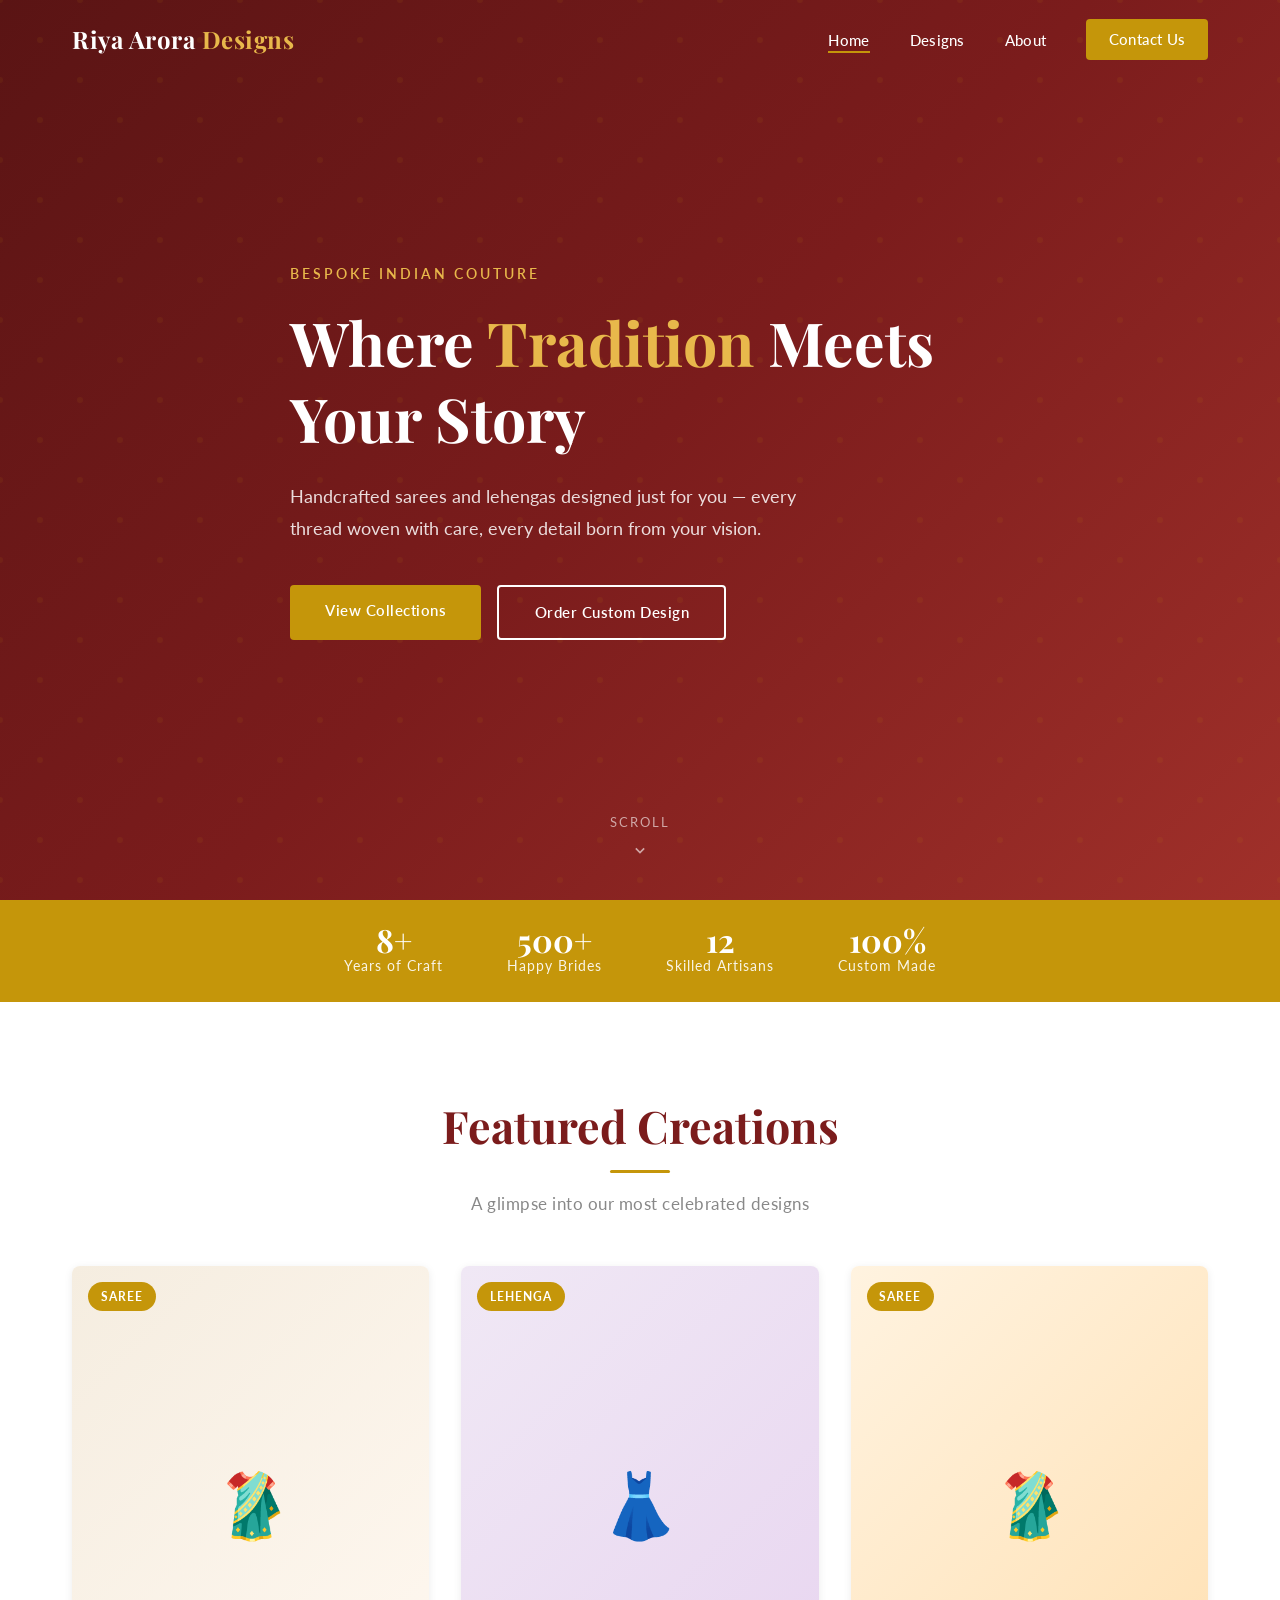
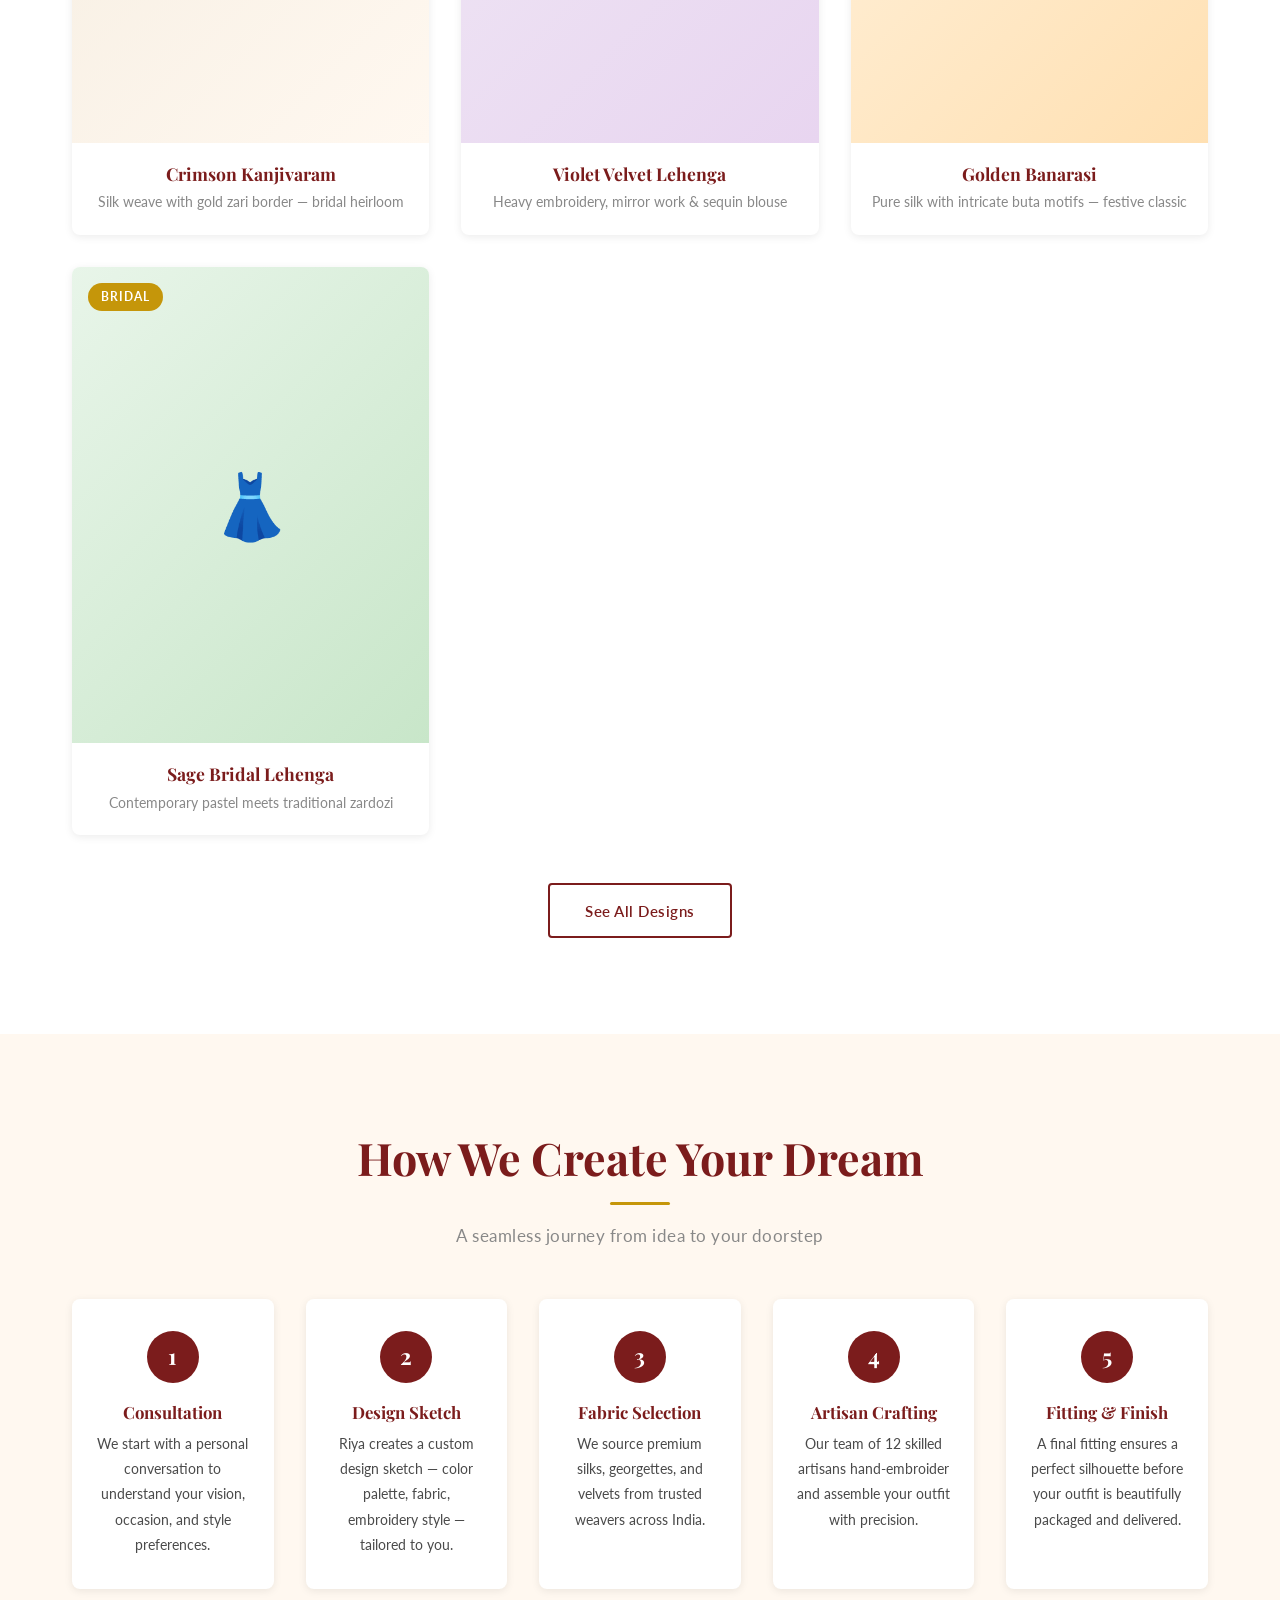
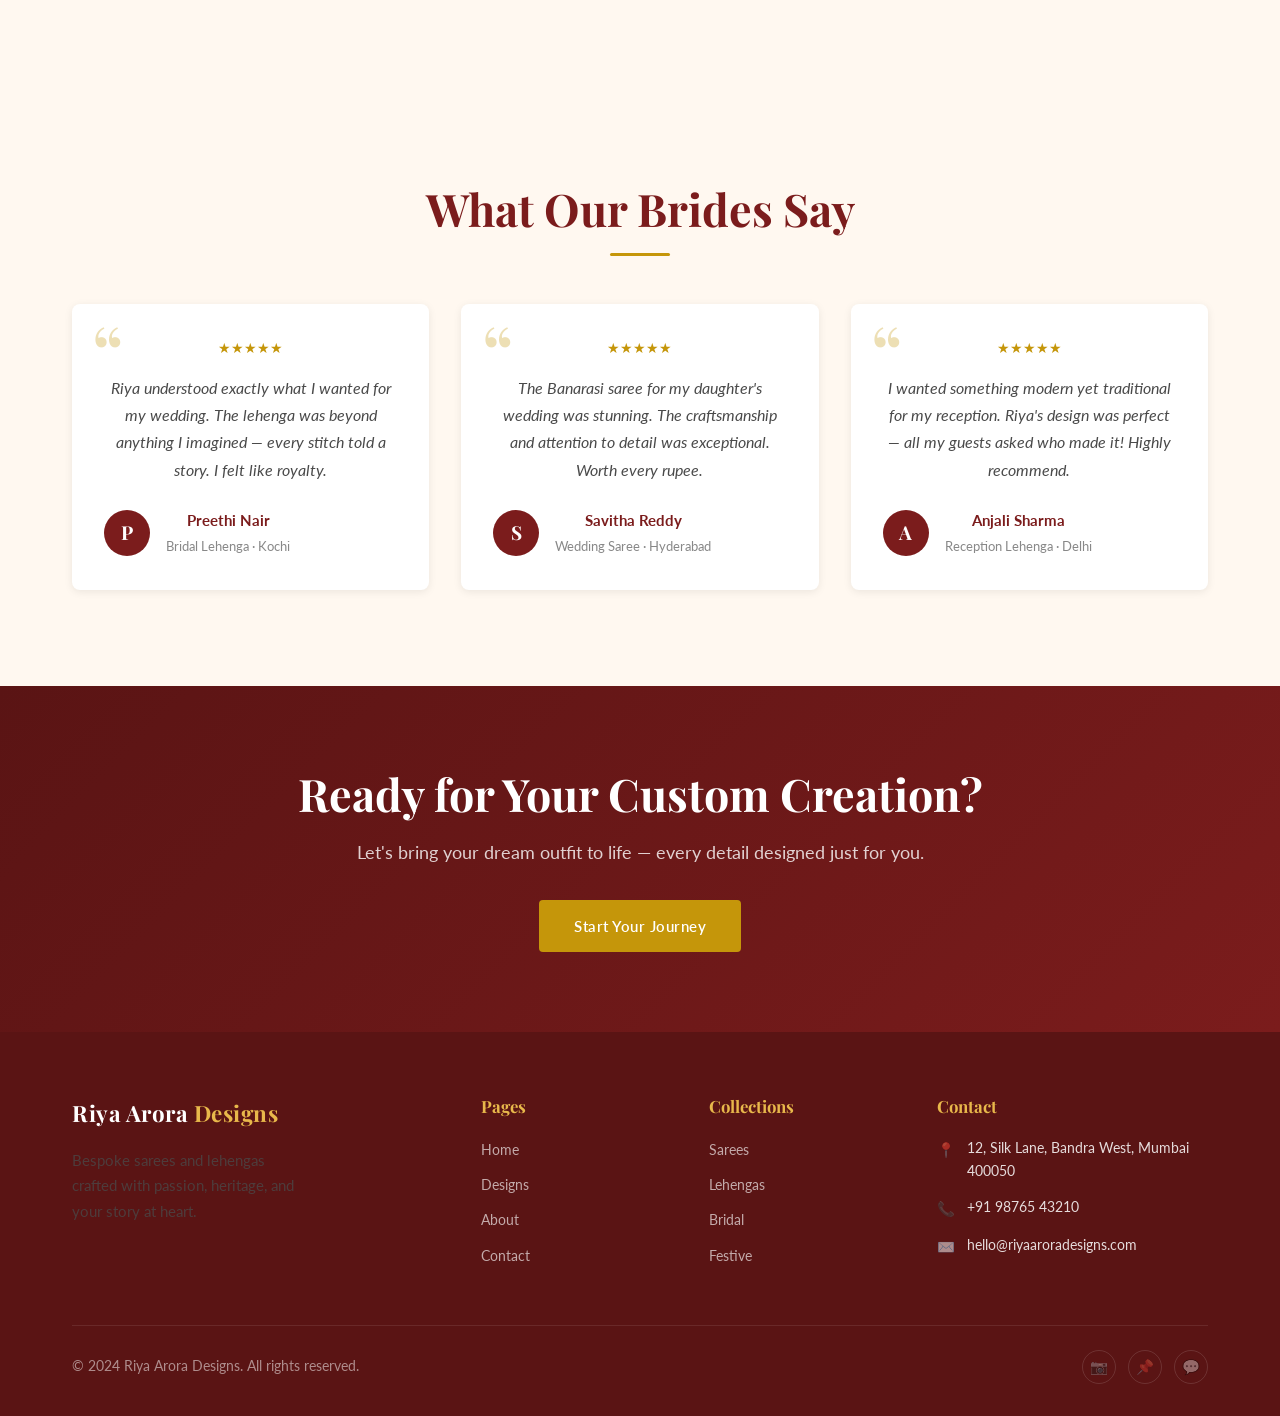
==== index.html @ 42b28cd4 "Initial commit: Riya Arora Designs portfolio website 4-page static site for a bespoke saree & leheng" ====
<!DOCTYPE html>
<html lang="en">
<head>
  <meta charset="UTF-8" />
  <meta name="viewport" content="width=device-width, initial-scale=1.0" />
  <title>Riya Arora Designs — Bespoke Sarees & Lehengas</title>
  <meta name="description" content="Handcrafted bespoke sarees and lehengas by designer Riya Arora. Custom designs made with love for every occasion." />
  <link rel="preconnect" href="https://fonts.googleapis.com" />
  <link rel="preconnect" href="https://fonts.gstatic.com" crossorigin />
  <link href="https://fonts.googleapis.com/css2?family=Playfair+Display:ital,wght@0,400;0,600;0,700;1,400&family=Lato:wght@300;400;600;700&display=swap" rel="stylesheet" />
  <link rel="stylesheet" href="css/style.css" />
</head>
<body>

  <!-- NAVBAR -->
  <nav class="navbar" role="navigation" aria-label="Main navigation">
    <div class="container nav-inner">
      <a href="index.html" class="nav-logo">Riya Arora <span>Designs</span></a>
      <ul class="nav-links" role="list">
        <li><a href="index.html">Home</a></li>
        <li><a href="designs.html">Designs</a></li>
        <li><a href="about.html">About</a></li>
        <li><a href="contact.html" class="btn btn-primary">Contact Us</a></li>
      </ul>
      <button class="nav-hamburger" aria-label="Toggle menu" aria-expanded="false">
        <span></span><span></span><span></span>
      </button>
    </div>
  </nav>

  <!-- HERO -->
  <section class="hero">
    <div class="hero-pattern"></div>
    <div class="container">
      <div class="hero-content">
        <span class="hero-eyebrow">Bespoke Indian Couture</span>
        <h1>Where <em>Tradition</em> Meets Your Story</h1>
        <p>Handcrafted sarees and lehengas designed just for you — every thread woven with care, every detail born from your vision.</p>
        <div class="hero-btns">
          <a href="designs.html" class="btn btn-primary">View Collections</a>
          <a href="contact.html" class="btn btn-outline">Order Custom Design</a>
        </div>
      </div>
    </div>
    <div class="hero-scroll" onclick="document.getElementById('featured').scrollIntoView({behavior:'smooth'})">
      <span>Scroll</span>
      <svg viewBox="0 0 24 24" fill="none" stroke="currentColor" stroke-width="2"><path d="M7 10l5 5 5-5"/></svg>
    </div>
  </section>

  <!-- STATS STRIP -->
  <div class="intro-strip">
    <div class="intro-strip-inner">
      <div class="intro-stat"><strong>8+</strong><span>Years of Craft</span></div>
      <div class="intro-stat"><strong>500+</strong><span>Happy Brides</span></div>
      <div class="intro-stat"><strong>12</strong><span>Skilled Artisans</span></div>
      <div class="intro-stat"><strong>100%</strong><span>Custom Made</span></div>
    </div>
  </div>

  <!-- FEATURED DESIGNS -->
  <section class="section-pad" id="featured">
    <div class="container text-center">
      <h2 class="section-title">Featured Creations</h2>
      <div class="divider"></div>
      <p class="section-subtitle" style="margin-top:1rem;">A glimpse into our most celebrated designs</p>
      <div class="designs-grid">

        <div class="design-card">
          <div class="design-card-img">
            <div class="placeholder-img">🥻</div>
            <span class="design-card-tag">Saree</span>
            <div class="design-card-overlay"><a href="designs.html">View More</a></div>
          </div>
          <div class="design-card-body">
            <h3>Crimson Kanjivaram</h3>
            <p>Silk weave with gold zari border — bridal heirloom</p>
          </div>
        </div>

        <div class="design-card">
          <div class="design-card-img">
            <div class="placeholder-img" style="background:linear-gradient(135deg,#f0e8f5,#e8d5f0);">👗</div>
            <span class="design-card-tag">Lehenga</span>
            <div class="design-card-overlay"><a href="designs.html">View More</a></div>
          </div>
          <div class="design-card-body">
            <h3>Violet Velvet Lehenga</h3>
            <p>Heavy embroidery, mirror work & sequin blouse</p>
          </div>
        </div>

        <div class="design-card">
          <div class="design-card-img">
            <div class="placeholder-img" style="background:linear-gradient(135deg,#fff3e0,#ffe0b2);">🥻</div>
            <span class="design-card-tag">Saree</span>
            <div class="design-card-overlay"><a href="designs.html">View More</a></div>
          </div>
          <div class="design-card-body">
            <h3>Golden Banarasi</h3>
            <p>Pure silk with intricate buta motifs — festive classic</p>
          </div>
        </div>

        <div class="design-card">
          <div class="design-card-img">
            <div class="placeholder-img" style="background:linear-gradient(135deg,#e8f5e9,#c8e6c9);">👗</div>
            <span class="design-card-tag">Bridal</span>
            <div class="design-card-overlay"><a href="designs.html">View More</a></div>
          </div>
          <div class="design-card-body">
            <h3>Sage Bridal Lehenga</h3>
            <p>Contemporary pastel meets traditional zardozi</p>
          </div>
        </div>

      </div>
      <div style="margin-top:3rem;">
        <a href="designs.html" class="btn btn-outline-dark">See All Designs</a>
      </div>
    </div>
  </section>

  <!-- HOW IT WORKS -->
  <section class="section-pad bg-cream">
    <div class="container text-center">
      <h2 class="section-title">How We Create Your Dream</h2>
      <div class="divider"></div>
      <p class="section-subtitle" style="margin-top:1rem;">A seamless journey from idea to your doorstep</p>
      <div class="process-steps">
        <div class="process-step">
          <div class="step-num">1</div>
          <h3>Consultation</h3>
          <p>We start with a personal conversation to understand your vision, occasion, and style preferences.</p>
        </div>
        <div class="process-step">
          <div class="step-num">2</div>
          <h3>Design Sketch</h3>
          <p>Riya creates a custom design sketch — color palette, fabric, embroidery style — tailored to you.</p>
        </div>
        <div class="process-step">
          <div class="step-num">3</div>
          <h3>Fabric Selection</h3>
          <p>We source premium silks, georgettes, and velvets from trusted weavers across India.</p>
        </div>
        <div class="process-step">
          <div class="step-num">4</div>
          <h3>Artisan Crafting</h3>
          <p>Our team of 12 skilled artisans hand-embroider and assemble your outfit with precision.</p>
        </div>
        <div class="process-step">
          <div class="step-num">5</div>
          <h3>Fitting & Finish</h3>
          <p>A final fitting ensures a perfect silhouette before your outfit is beautifully packaged and delivered.</p>
        </div>
      </div>
    </div>
  </section>

  <!-- TESTIMONIALS -->
  <section class="section-pad testimonials">
    <div class="container text-center">
      <h2 class="section-title">What Our Brides Say</h2>
      <div class="divider"></div>
      <div class="testimonials-grid">
        <div class="testimonial-card">
          <div class="stars">★★★★★</div>
          <p class="testimonial-text">Riya understood exactly what I wanted for my wedding. The lehenga was beyond anything I imagined — every stitch told a story. I felt like royalty.</p>
          <div class="testimonial-author">
            <div class="testimonial-avatar">P</div>
            <div class="testimonial-author-info">
              <strong>Preethi Nair</strong>
              <span>Bridal Lehenga · Kochi</span>
            </div>
          </div>
        </div>
        <div class="testimonial-card">
          <div class="stars">★★★★★</div>
          <p class="testimonial-text">The Banarasi saree for my daughter's wedding was stunning. The craftsmanship and attention to detail was exceptional. Worth every rupee.</p>
          <div class="testimonial-author">
            <div class="testimonial-avatar">S</div>
            <div class="testimonial-author-info">
              <strong>Savitha Reddy</strong>
              <span>Wedding Saree · Hyderabad</span>
            </div>
          </div>
        </div>
        <div class="testimonial-card">
          <div class="stars">★★★★★</div>
          <p class="testimonial-text">I wanted something modern yet traditional for my reception. Riya's design was perfect — all my guests asked who made it! Highly recommend.</p>
          <div class="testimonial-author">
            <div class="testimonial-avatar">A</div>
            <div class="testimonial-author-info">
              <strong>Anjali Sharma</strong>
              <span>Reception Lehenga · Delhi</span>
            </div>
          </div>
        </div>
      </div>
    </div>
  </section>

  <!-- CTA BAND -->
  <section class="cta-band">
    <div class="container">
      <h2>Ready for Your Custom Creation?</h2>
      <p>Let's bring your dream outfit to life — every detail designed just for you.</p>
      <a href="contact.html" class="btn btn-primary">Start Your Journey</a>
    </div>
  </section>

  <!-- FOOTER -->
  <footer>
    <div class="container">
      <div class="footer-grid">
        <div class="footer-brand">
          <a href="index.html" class="nav-logo">Riya Arora <span>Designs</span></a>
          <p>Bespoke sarees and lehengas crafted with passion, heritage, and your story at heart.</p>
        </div>
        <div>
          <h4>Pages</h4>
          <ul class="footer-links">
            <li><a href="index.html">Home</a></li>
            <li><a href="designs.html">Designs</a></li>
            <li><a href="about.html">About</a></li>
            <li><a href="contact.html">Contact</a></li>
          </ul>
        </div>
        <div>
          <h4>Collections</h4>
          <ul class="footer-links">
            <li><a href="designs.html?filter=saree">Sarees</a></li>
            <li><a href="designs.html?filter=lehenga">Lehengas</a></li>
            <li><a href="designs.html?filter=bridal">Bridal</a></li>
            <li><a href="designs.html?filter=festive">Festive</a></li>
          </ul>
        </div>
        <div>
          <h4>Contact</h4>
          <div class="footer-contact-item"><span>📍</span><span>12, Silk Lane, Bandra West, Mumbai 400050</span></div>
          <div class="footer-contact-item"><span>📞</span><span>+91 98765 43210</span></div>
          <div class="footer-contact-item"><span>✉️</span><span>hello@riyaaroradesigns.com</span></div>
        </div>
      </div>
      <div class="footer-bottom">
        <span>© 2024 Riya Arora Designs. All rights reserved.</span>
        <div class="footer-social">
          <a href="#" aria-label="Instagram">📷</a>
          <a href="#" aria-label="Pinterest">📌</a>
          <a href="#" aria-label="WhatsApp">💬</a>
        </div>
      </div>
    </div>
  </footer>

  <script src="js/main.js"></script>
</body>
</html>
---- css/style.css ----
/* ===== ROOT VARIABLES ===== */
:root {
  --maroon: #7B1C1C;
  --maroon-dark: #5a1414;
  --gold: #C5960A;
  --gold-light: #e8b84b;
  --cream: #FFF8F0;
  --cream-dark: #f5ede0;
  --text-dark: #1a1a1a;
  --text-mid: #4a4a4a;
  --text-light: #888;
  --white: #ffffff;
  --font-display: 'Playfair Display', Georgia, serif;
  --font-body: 'Lato', Arial, sans-serif;
  --shadow-sm: 0 2px 8px rgba(0,0,0,0.08);
  --shadow-md: 0 6px 24px rgba(0,0,0,0.12);
  --shadow-lg: 0 16px 48px rgba(0,0,0,0.18);
  --radius: 4px;
  --transition: all 0.3s ease;
}

/* ===== RESET & BASE ===== */
*, *::before, *::after { box-sizing: border-box; margin: 0; padding: 0; }
html { scroll-behavior: smooth; font-size: 16px; }
body {
  font-family: var(--font-body);
  color: var(--text-dark);
  background: var(--white);
  line-height: 1.6;
}
img { max-width: 100%; display: block; }
a { text-decoration: none; color: inherit; }
ul { list-style: none; }
button, input, textarea, select {
  font-family: inherit;
  font-size: inherit;
  border: none;
  outline: none;
}

/* ===== TYPOGRAPHY ===== */
h1, h2, h3, h4 { font-family: var(--font-display); line-height: 1.25; }
h1 { font-size: clamp(2.2rem, 5vw, 3.8rem); }
h2 { font-size: clamp(1.8rem, 3.5vw, 2.8rem); }
h3 { font-size: clamp(1.2rem, 2.5vw, 1.6rem); }
p { font-size: 1rem; line-height: 1.75; color: var(--text-mid); }

/* ===== UTILITIES ===== */
.container { max-width: 1200px; margin: 0 auto; padding: 0 2rem; }
.section-pad { padding: 6rem 0; }
.section-pad-sm { padding: 4rem 0; }
.text-center { text-align: center; }
.text-gold { color: var(--gold); }
.text-maroon { color: var(--maroon); }
.bg-cream { background: var(--cream); }
.bg-maroon { background: var(--maroon); color: var(--white); }

.section-title {
  font-family: var(--font-display);
  color: var(--maroon);
  margin-bottom: 0.5rem;
}
.section-subtitle {
  color: var(--text-light);
  font-size: 1.05rem;
  margin-bottom: 3rem;
  letter-spacing: 0.5px;
}
.divider {
  width: 60px;
  height: 3px;
  background: var(--gold);
  margin: 1rem auto 0;
  border-radius: 2px;
}
.divider-left { margin-left: 0; }

/* ===== BUTTONS ===== */
.btn {
  display: inline-block;
  padding: 0.85rem 2.2rem;
  border-radius: var(--radius);
  font-weight: 600;
  letter-spacing: 0.5px;
  cursor: pointer;
  transition: var(--transition);
  font-size: 0.95rem;
}
.btn-primary {
  background: var(--gold);
  color: var(--white);
}
.btn-primary:hover { background: var(--gold-light); transform: translateY(-2px); box-shadow: var(--shadow-md); }
.btn-outline {
  border: 2px solid var(--white);
  color: var(--white);
  background: transparent;
}
.btn-outline:hover { background: var(--white); color: var(--maroon); }
.btn-outline-dark {
  border: 2px solid var(--maroon);
  color: var(--maroon);
  background: transparent;
}
.btn-outline-dark:hover { background: var(--maroon); color: var(--white); }

/* ===== NAVIGATION ===== */
.navbar {
  position: fixed;
  top: 0; left: 0; right: 0;
  z-index: 1000;
  background: transparent;
  transition: var(--transition);
  padding: 1.2rem 0;
}
.navbar.scrolled {
  background: rgba(255,255,255,0.97);
  backdrop-filter: blur(10px);
  box-shadow: var(--shadow-sm);
  padding: 0.8rem 0;
}
.navbar.scrolled .nav-logo,
.navbar.scrolled .nav-links a { color: var(--maroon); }
.navbar.scrolled .nav-logo span { color: var(--gold); }
.nav-inner {
  display: flex;
  align-items: center;
  justify-content: space-between;
}
.nav-logo {
  font-family: var(--font-display);
  font-size: 1.5rem;
  font-weight: 700;
  color: var(--white);
  letter-spacing: 0.5px;
}
.nav-logo span { color: var(--gold-light); }
.nav-links {
  display: flex;
  gap: 2.5rem;
  align-items: center;
}
.nav-links a {
  color: var(--white);
  font-weight: 500;
  font-size: 0.95rem;
  letter-spacing: 0.3px;
  position: relative;
  transition: var(--transition);
}
.nav-links a::after {
  content: '';
  position: absolute;
  bottom: -4px; left: 0;
  width: 0; height: 2px;
  background: var(--gold);
  transition: var(--transition);
}
.nav-links a:hover::after,
.nav-links a.active::after { width: 100%; }
.nav-links a.btn-primary { padding: 0.5rem 1.4rem; color: var(--white); }
.nav-links a.btn-primary::after { display: none; }
.nav-hamburger {
  display: none;
  flex-direction: column;
  gap: 5px;
  cursor: pointer;
  background: none;
  padding: 4px;
}
.nav-hamburger span {
  width: 26px; height: 2px;
  background: var(--white);
  border-radius: 2px;
  transition: var(--transition);
  display: block;
}
.navbar.scrolled .nav-hamburger span { background: var(--maroon); }

/* ===== HERO ===== */
.hero {
  position: relative;
  min-height: 100vh;
  display: flex;
  align-items: center;
  background: linear-gradient(135deg, var(--maroon-dark) 0%, var(--maroon) 50%, #a0302a 100%);
  overflow: hidden;
}
.hero-pattern {
  position: absolute;
  inset: 0;
  opacity: 0.08;
  background-image: url("data:image/svg+xml,%3Csvg width='80' height='80' viewBox='0 0 80 80' xmlns='http://www.w3.org/2000/svg'%3E%3Cg fill='%23C5960A' fill-rule='evenodd'%3E%3Ccircle cx='40' cy='40' r='3'/%3E%3Ccircle cx='0' cy='0' r='3'/%3E%3Ccircle cx='80' cy='0' r='3'/%3E%3Ccircle cx='0' cy='80' r='3'/%3E%3Ccircle cx='80' cy='80' r='3'/%3E%3C/g%3E%3C/svg%3E");
}
.hero-content {
  position: relative;
  z-index: 2;
  max-width: 700px;
}
.hero-eyebrow {
  display: inline-block;
  color: var(--gold-light);
  font-size: 0.9rem;
  letter-spacing: 3px;
  text-transform: uppercase;
  margin-bottom: 1.2rem;
  font-weight: 600;
}
.hero h1 {
  color: var(--white);
  margin-bottom: 1.5rem;
  font-weight: 700;
}
.hero h1 em {
  font-style: normal;
  color: var(--gold-light);
}
.hero p {
  color: rgba(255,255,255,0.85);
  font-size: 1.15rem;
  margin-bottom: 2.5rem;
  max-width: 540px;
}
.hero-btns { display: flex; gap: 1rem; flex-wrap: wrap; }
.hero-scroll {
  position: absolute;
  bottom: 2.5rem; left: 50%;
  transform: translateX(-50%);
  display: flex; flex-direction: column; align-items: center; gap: 8px;
  color: rgba(255,255,255,0.6);
  font-size: 0.8rem;
  letter-spacing: 2px;
  text-transform: uppercase;
  cursor: pointer;
  animation: bounce 2s infinite;
}
.hero-scroll svg { width: 20px; height: 20px; }
@keyframes bounce {
  0%, 100% { transform: translateX(-50%) translateY(0); }
  50% { transform: translateX(-50%) translateY(8px); }
}

/* ===== INTRO STRIP ===== */
.intro-strip {
  background: var(--gold);
  padding: 1.5rem 0;
  overflow: hidden;
}
.intro-strip-inner {
  display: flex;
  gap: 4rem;
  justify-content: center;
  flex-wrap: wrap;
}
.intro-stat {
  display: flex;
  flex-direction: column;
  align-items: center;
  color: var(--white);
}
.intro-stat strong {
  font-family: var(--font-display);
  font-size: 2rem;
  line-height: 1;
}
.intro-stat span { font-size: 0.85rem; letter-spacing: 1px; opacity: 0.9; }

/* ===== FEATURED DESIGNS ===== */
.designs-grid {
  display: grid;
  grid-template-columns: repeat(auto-fill, minmax(280px, 1fr));
  gap: 2rem;
  margin-top: 3rem;
}
.design-card {
  border-radius: 8px;
  overflow: hidden;
  box-shadow: var(--shadow-sm);
  transition: var(--transition);
  background: var(--white);
}
.design-card:hover { transform: translateY(-6px); box-shadow: var(--shadow-lg); }
.design-card-img {
  position: relative;
  overflow: hidden;
  aspect-ratio: 3/4;
  background: var(--cream-dark);
}
.design-card-img .placeholder-img {
  width: 100%; height: 100%;
  display: flex; align-items: center; justify-content: center;
  font-size: 4rem;
  background: linear-gradient(135deg, var(--cream-dark), var(--cream));
}
.design-card-overlay {
  position: absolute;
  inset: 0;
  background: rgba(123, 28, 28, 0.75);
  display: flex; align-items: center; justify-content: center;
  opacity: 0;
  transition: var(--transition);
}
.design-card:hover .design-card-overlay { opacity: 1; }
.design-card-overlay a {
  color: var(--white);
  border: 2px solid var(--white);
  padding: 0.6rem 1.5rem;
  border-radius: var(--radius);
  font-weight: 600;
  font-size: 0.9rem;
  transition: var(--transition);
}
.design-card-overlay a:hover { background: var(--white); color: var(--maroon); }
.design-card-tag {
  position: absolute;
  top: 1rem; left: 1rem;
  background: var(--gold);
  color: var(--white);
  font-size: 0.75rem;
  font-weight: 700;
  letter-spacing: 1px;
  text-transform: uppercase;
  padding: 0.3rem 0.8rem;
  border-radius: 20px;
}
.design-card-body { padding: 1.25rem; }
.design-card-body h3 { font-size: 1.1rem; margin-bottom: 0.3rem; color: var(--maroon); }
.design-card-body p { font-size: 0.9rem; color: var(--text-light); }

/* ===== PROCESS ===== */
.process-steps {
  display: grid;
  grid-template-columns: repeat(auto-fill, minmax(200px, 1fr));
  gap: 2rem;
  margin-top: 3rem;
  position: relative;
}
.process-step {
  text-align: center;
  padding: 2rem 1.5rem;
  border-radius: 8px;
  background: var(--white);
  box-shadow: var(--shadow-sm);
  transition: var(--transition);
}
.process-step:hover { box-shadow: var(--shadow-md); transform: translateY(-4px); }
.step-num {
  width: 52px; height: 52px;
  background: var(--maroon);
  color: var(--white);
  border-radius: 50%;
  display: flex; align-items: center; justify-content: center;
  font-family: var(--font-display);
  font-size: 1.4rem;
  font-weight: 700;
  margin: 0 auto 1.2rem;
}
.process-step h3 { font-size: 1.05rem; margin-bottom: 0.5rem; color: var(--maroon); }
.process-step p { font-size: 0.9rem; }

/* ===== TESTIMONIALS ===== */
.testimonials { background: var(--cream); }
.testimonials-grid {
  display: grid;
  grid-template-columns: repeat(auto-fill, minmax(300px, 1fr));
  gap: 2rem;
  margin-top: 3rem;
}
.testimonial-card {
  background: var(--white);
  border-radius: 8px;
  padding: 2rem;
  box-shadow: var(--shadow-sm);
  position: relative;
}
.testimonial-card::before {
  content: '\201C';
  font-family: var(--font-display);
  font-size: 5rem;
  color: var(--gold);
  opacity: 0.3;
  position: absolute;
  top: 0.5rem; left: 1.2rem;
  line-height: 1;
}
.testimonial-text { font-size: 0.97rem; font-style: italic; margin-bottom: 1.5rem; position: relative; z-index: 1; }
.testimonial-author { display: flex; align-items: center; gap: 1rem; }
.testimonial-avatar {
  width: 46px; height: 46px;
  border-radius: 50%;
  background: var(--maroon);
  color: var(--white);
  display: flex; align-items: center; justify-content: center;
  font-family: var(--font-display);
  font-size: 1.2rem;
  font-weight: 700;
  flex-shrink: 0;
}
.testimonial-author-info strong { display: block; font-size: 0.95rem; color: var(--maroon); }
.testimonial-author-info span { font-size: 0.82rem; color: var(--text-light); }
.stars { color: var(--gold); font-size: 0.9rem; margin-bottom: 1rem; }

/* ===== CTA BAND ===== */
.cta-band {
  background: linear-gradient(135deg, var(--maroon-dark), var(--maroon));
  padding: 5rem 0;
  text-align: center;
}
.cta-band h2 { color: var(--white); margin-bottom: 1rem; }
.cta-band p { color: rgba(255,255,255,0.8); margin-bottom: 2rem; font-size: 1.1rem; }

/* ===== GALLERY PAGE ===== */
.gallery-hero {
  background: linear-gradient(135deg, var(--maroon-dark), var(--maroon));
  padding: 10rem 0 5rem;
  text-align: center;
  color: var(--white);
}
.gallery-hero h1 { color: var(--white); }
.gallery-hero p { color: rgba(255,255,255,0.8); max-width: 500px; margin: 1rem auto 0; }

.filter-bar {
  display: flex;
  gap: 0.75rem;
  justify-content: center;
  flex-wrap: wrap;
  padding: 2.5rem 0;
}
.filter-btn {
  padding: 0.55rem 1.5rem;
  border-radius: 30px;
  border: 2px solid var(--maroon);
  color: var(--maroon);
  background: transparent;
  cursor: pointer;
  font-weight: 600;
  font-size: 0.9rem;
  transition: var(--transition);
}
.filter-btn.active,
.filter-btn:hover { background: var(--maroon); color: var(--white); }

.gallery-grid {
  display: grid;
  grid-template-columns: repeat(auto-fill, minmax(280px, 1fr));
  gap: 1.5rem;
  padding-bottom: 5rem;
}
.gallery-item {
  border-radius: 8px;
  overflow: hidden;
  box-shadow: var(--shadow-sm);
  transition: var(--transition);
  cursor: pointer;
}
.gallery-item:hover { transform: scale(1.02); box-shadow: var(--shadow-md); }
.gallery-item.hidden { display: none; }
.gallery-img {
  aspect-ratio: 3/4;
  background: var(--cream-dark);
  display: flex; align-items: center; justify-content: center;
  font-size: 5rem;
  position: relative;
}
.gallery-info {
  padding: 1rem 1.2rem;
  background: var(--white);
}
.gallery-info h3 { font-size: 1rem; color: var(--maroon); margin-bottom: 0.2rem; }
.gallery-info p { font-size: 0.85rem; color: var(--text-light); }
.gallery-badge {
  position: absolute;
  top: 0.75rem; right: 0.75rem;
  background: var(--maroon);
  color: var(--white);
  font-size: 0.72rem;
  font-weight: 700;
  text-transform: uppercase;
  letter-spacing: 0.5px;
  padding: 0.25rem 0.7rem;
  border-radius: 20px;
}

/* ===== ABOUT PAGE ===== */
.about-hero {
  background: linear-gradient(135deg, var(--maroon-dark), var(--maroon));
  padding: 10rem 0 5rem;
  text-align: center;
}
.about-hero h1 { color: var(--white); }
.about-hero p { color: rgba(255,255,255,0.8); max-width: 500px; margin: 1rem auto 0; }
.about-split {
  display: grid;
  grid-template-columns: 1fr 1fr;
  gap: 5rem;
  align-items: center;
}
.about-img-block {
  position: relative;
  border-radius: 8px;
  overflow: hidden;
  aspect-ratio: 4/5;
  background: linear-gradient(135deg, var(--cream-dark), var(--cream));
  display: flex; align-items: center; justify-content: center;
  font-size: 8rem;
  box-shadow: var(--shadow-lg);
}
.about-img-block::after {
  content: '';
  position: absolute;
  bottom: -1.5rem; right: -1.5rem;
  width: 60%; height: 60%;
  border: 3px solid var(--gold);
  border-radius: 8px;
  z-index: -1;
}
.about-text h2 { color: var(--maroon); margin-bottom: 1.5rem; }
.about-text p { margin-bottom: 1.2rem; }
.about-text blockquote {
  border-left: 4px solid var(--gold);
  padding: 0.5rem 1.5rem;
  margin: 1.5rem 0;
  font-style: italic;
  font-size: 1.1rem;
  color: var(--maroon);
  font-family: var(--font-display);
}

.values-grid {
  display: grid;
  grid-template-columns: repeat(auto-fill, minmax(220px, 1fr));
  gap: 2rem;
  margin-top: 3rem;
}
.value-card {
  padding: 2rem 1.5rem;
  border-radius: 8px;
  background: var(--white);
  box-shadow: var(--shadow-sm);
  text-align: center;
  transition: var(--transition);
}
.value-card:hover { transform: translateY(-4px); box-shadow: var(--shadow-md); }
.value-icon { font-size: 2.5rem; margin-bottom: 1rem; }
.value-card h3 { font-size: 1.05rem; color: var(--maroon); margin-bottom: 0.5rem; }
.value-card p { font-size: 0.9rem; }

.team-grid {
  display: grid;
  grid-template-columns: repeat(auto-fill, minmax(220px, 1fr));
  gap: 2rem;
  margin-top: 3rem;
}
.team-card {
  text-align: center;
  padding: 2rem 1rem;
  border-radius: 8px;
  background: var(--white);
  box-shadow: var(--shadow-sm);
  transition: var(--transition);
}
.team-card:hover { box-shadow: var(--shadow-md); transform: translateY(-4px); }
.team-avatar {
  width: 90px; height: 90px;
  border-radius: 50%;
  background: var(--maroon);
  color: var(--white);
  display: flex; align-items: center; justify-content: center;
  font-family: var(--font-display);
  font-size: 2rem;
  font-weight: 700;
  margin: 0 auto 1rem;
}
.team-card h3 { font-size: 1.05rem; color: var(--maroon); margin-bottom: 0.25rem; }
.team-card p { font-size: 0.88rem; color: var(--text-light); }

/* ===== CONTACT PAGE ===== */
.contact-hero {
  background: linear-gradient(135deg, var(--maroon-dark), var(--maroon));
  padding: 10rem 0 5rem;
  text-align: center;
}
.contact-hero h1 { color: var(--white); }
.contact-hero p { color: rgba(255,255,255,0.8); max-width: 500px; margin: 1rem auto 0; }
.contact-split {
  display: grid;
  grid-template-columns: 1fr 1.4fr;
  gap: 4rem;
}
.contact-info-block h3 { color: var(--maroon); margin-bottom: 1.5rem; }
.contact-detail {
  display: flex;
  gap: 1rem;
  align-items: flex-start;
  margin-bottom: 1.5rem;
}
.contact-icon {
  width: 42px; height: 42px;
  background: var(--cream-dark);
  border-radius: 50%;
  display: flex; align-items: center; justify-content: center;
  font-size: 1.2rem;
  flex-shrink: 0;
  color: var(--maroon);
}
.contact-detail strong { display: block; font-size: 0.9rem; color: var(--maroon); margin-bottom: 0.15rem; }
.contact-detail span { font-size: 0.92rem; color: var(--text-mid); }

.contact-form-card {
  background: var(--white);
  border-radius: 12px;
  padding: 2.5rem;
  box-shadow: var(--shadow-md);
}
.contact-form-card h3 { color: var(--maroon); margin-bottom: 2rem; }
.form-row { display: grid; grid-template-columns: 1fr 1fr; gap: 1.2rem; }
.form-group { margin-bottom: 1.4rem; }
.form-group label { display: block; font-size: 0.88rem; font-weight: 600; color: var(--text-dark); margin-bottom: 0.4rem; }
.form-group input,
.form-group select,
.form-group textarea {
  width: 100%;
  padding: 0.75rem 1rem;
  border: 1.5px solid #ddd;
  border-radius: var(--radius);
  background: #fafafa;
  transition: var(--transition);
  color: var(--text-dark);
}
.form-group input:focus,
.form-group select:focus,
.form-group textarea:focus { border-color: var(--maroon); background: var(--white); box-shadow: 0 0 0 3px rgba(123,28,28,0.1); }
.form-group textarea { resize: vertical; min-height: 120px; }
.form-submit { width: 100%; padding: 0.9rem; font-size: 1rem; }

.social-links { display: flex; gap: 1rem; margin-top: 2rem; }
.social-link {
  width: 42px; height: 42px;
  border-radius: 50%;
  background: var(--maroon);
  color: var(--white);
  display: flex; align-items: center; justify-content: center;
  font-size: 1.1rem;
  transition: var(--transition);
}
.social-link:hover { background: var(--gold); transform: translateY(-3px); }

.map-placeholder {
  background: var(--cream-dark);
  border-radius: 8px;
  height: 280px;
  display: flex; flex-direction: column; align-items: center; justify-content: center;
  gap: 0.5rem;
  font-size: 3rem;
  color: var(--maroon);
  margin-top: 3rem;
  border: 2px dashed #e0d0c0;
}
.map-placeholder p { font-size: 0.9rem; color: var(--text-light); font-size: 1rem; }

/* ===== FOOTER ===== */
footer {
  background: var(--maroon-dark);
  color: rgba(255,255,255,0.85);
  padding: 4rem 0 2rem;
}
.footer-grid {
  display: grid;
  grid-template-columns: 2fr 1fr 1fr 1.5fr;
  gap: 3rem;
  margin-bottom: 3rem;
}
.footer-brand .nav-logo { font-size: 1.4rem; margin-bottom: 1rem; display: block; }
.footer-brand p { font-size: 0.92rem; opacity: 0.75; max-width: 240px; }
footer h4 { color: var(--gold-light); font-family: var(--font-display); margin-bottom: 1.2rem; font-size: 1.05rem; }
.footer-links li { margin-bottom: 0.6rem; }
.footer-links a { font-size: 0.9rem; opacity: 0.75; transition: var(--transition); }
.footer-links a:hover { opacity: 1; color: var(--gold-light); }
.footer-contact-item { display: flex; gap: 0.75rem; margin-bottom: 0.8rem; font-size: 0.9rem; align-items: flex-start; }
.footer-contact-item span:first-child { opacity: 0.6; flex-shrink: 0; margin-top: 2px; }
.footer-bottom {
  border-top: 1px solid rgba(255,255,255,0.15);
  padding-top: 1.5rem;
  display: flex;
  justify-content: space-between;
  align-items: center;
  flex-wrap: wrap;
  gap: 1rem;
  font-size: 0.85rem;
  opacity: 0.6;
}
.footer-social { display: flex; gap: 0.75rem; }
.footer-social a {
  width: 34px; height: 34px;
  border-radius: 50%;
  border: 1px solid rgba(255,255,255,0.3);
  display: flex; align-items: center; justify-content: center;
  font-size: 0.9rem;
  transition: var(--transition);
  opacity: 0.7;
}
.footer-social a:hover { opacity: 1; border-color: var(--gold-light); color: var(--gold-light); }

/* ===== SUCCESS MESSAGE ===== */
.success-msg {
  display: none;
  background: #e8f5e9;
  color: #2e7d32;
  border: 1px solid #a5d6a7;
  border-radius: var(--radius);
  padding: 1rem 1.5rem;
  margin-top: 1rem;
  font-size: 0.95rem;
  font-weight: 500;
}
.success-msg.visible { display: block; }

/* ===== RESPONSIVE ===== */
@media (max-width: 900px) {
  .about-split, .contact-split { grid-template-columns: 1fr; }
  .footer-grid { grid-template-columns: 1fr 1fr; }
}
@media (max-width: 700px) {
  .nav-links { display: none; flex-direction: column; position: fixed; top: 0; right: 0; bottom: 0; width: 75%; max-width: 300px; background: var(--white); padding: 5rem 2rem 2rem; gap: 0; box-shadow: var(--shadow-lg); z-index: 999; }
  .nav-links.open { display: flex; }
  .nav-links a { color: var(--maroon) !important; padding: 1rem 0; border-bottom: 1px solid var(--cream-dark); }
  .nav-links a.btn-primary { margin-top: 1rem; text-align: center; border-bottom: none; }
  .nav-hamburger { display: flex; z-index: 1001; }
  .form-row { grid-template-columns: 1fr; }
  .footer-grid { grid-template-columns: 1fr; }
  .intro-strip-inner { gap: 2rem; }
  .hero-btns { flex-direction: column; align-items: flex-start; }
}
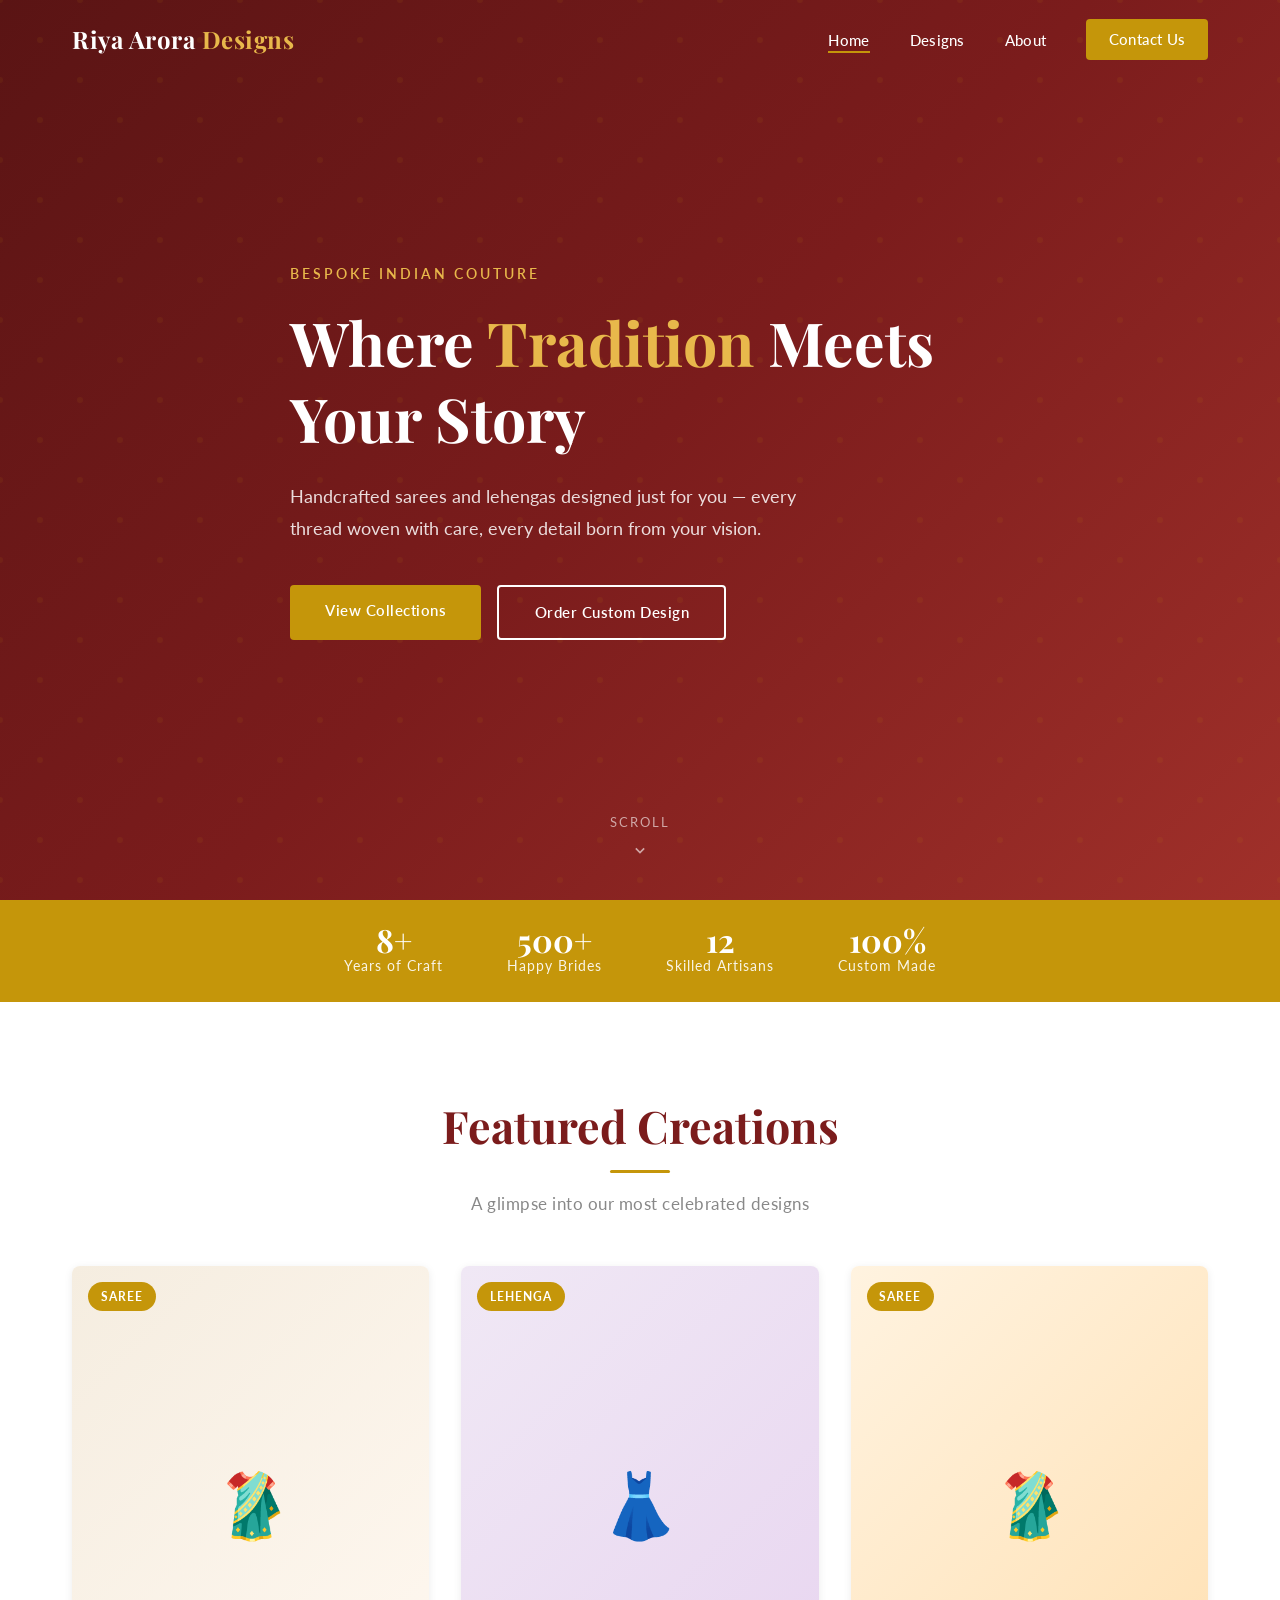
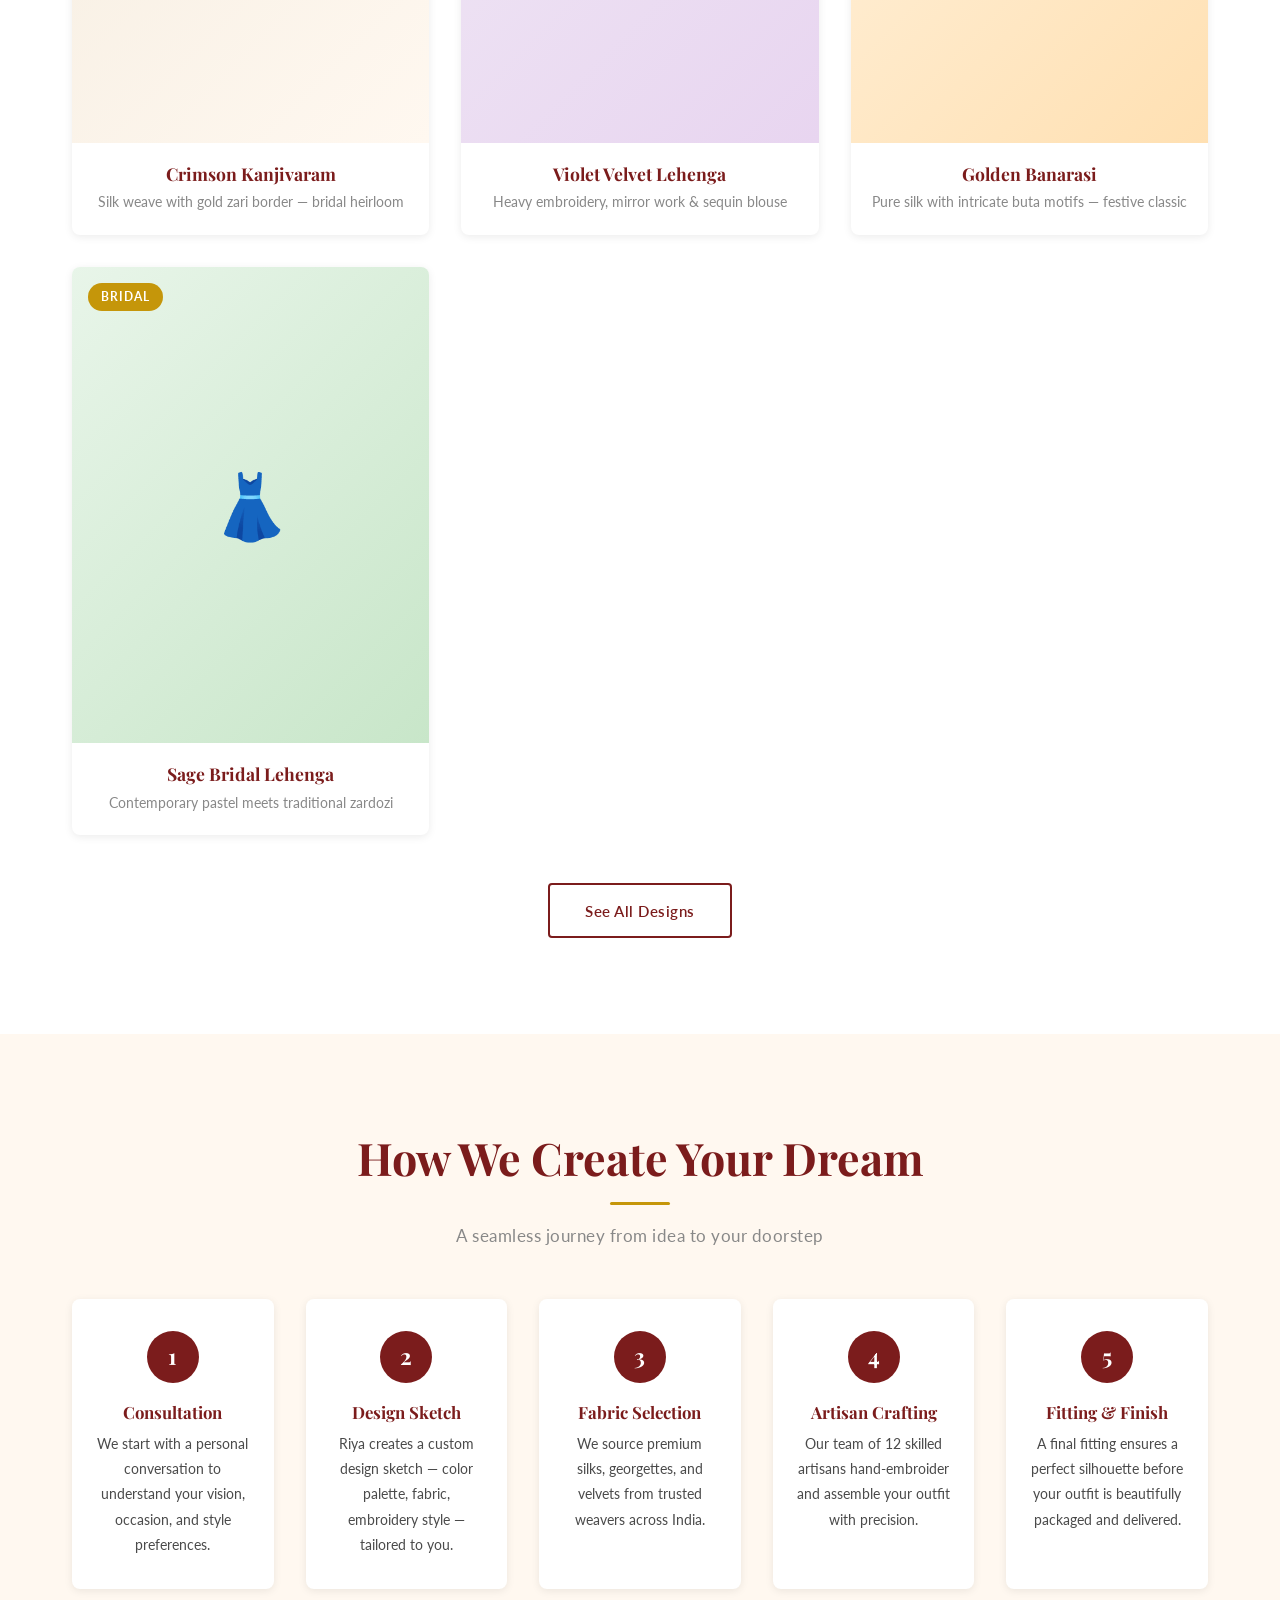
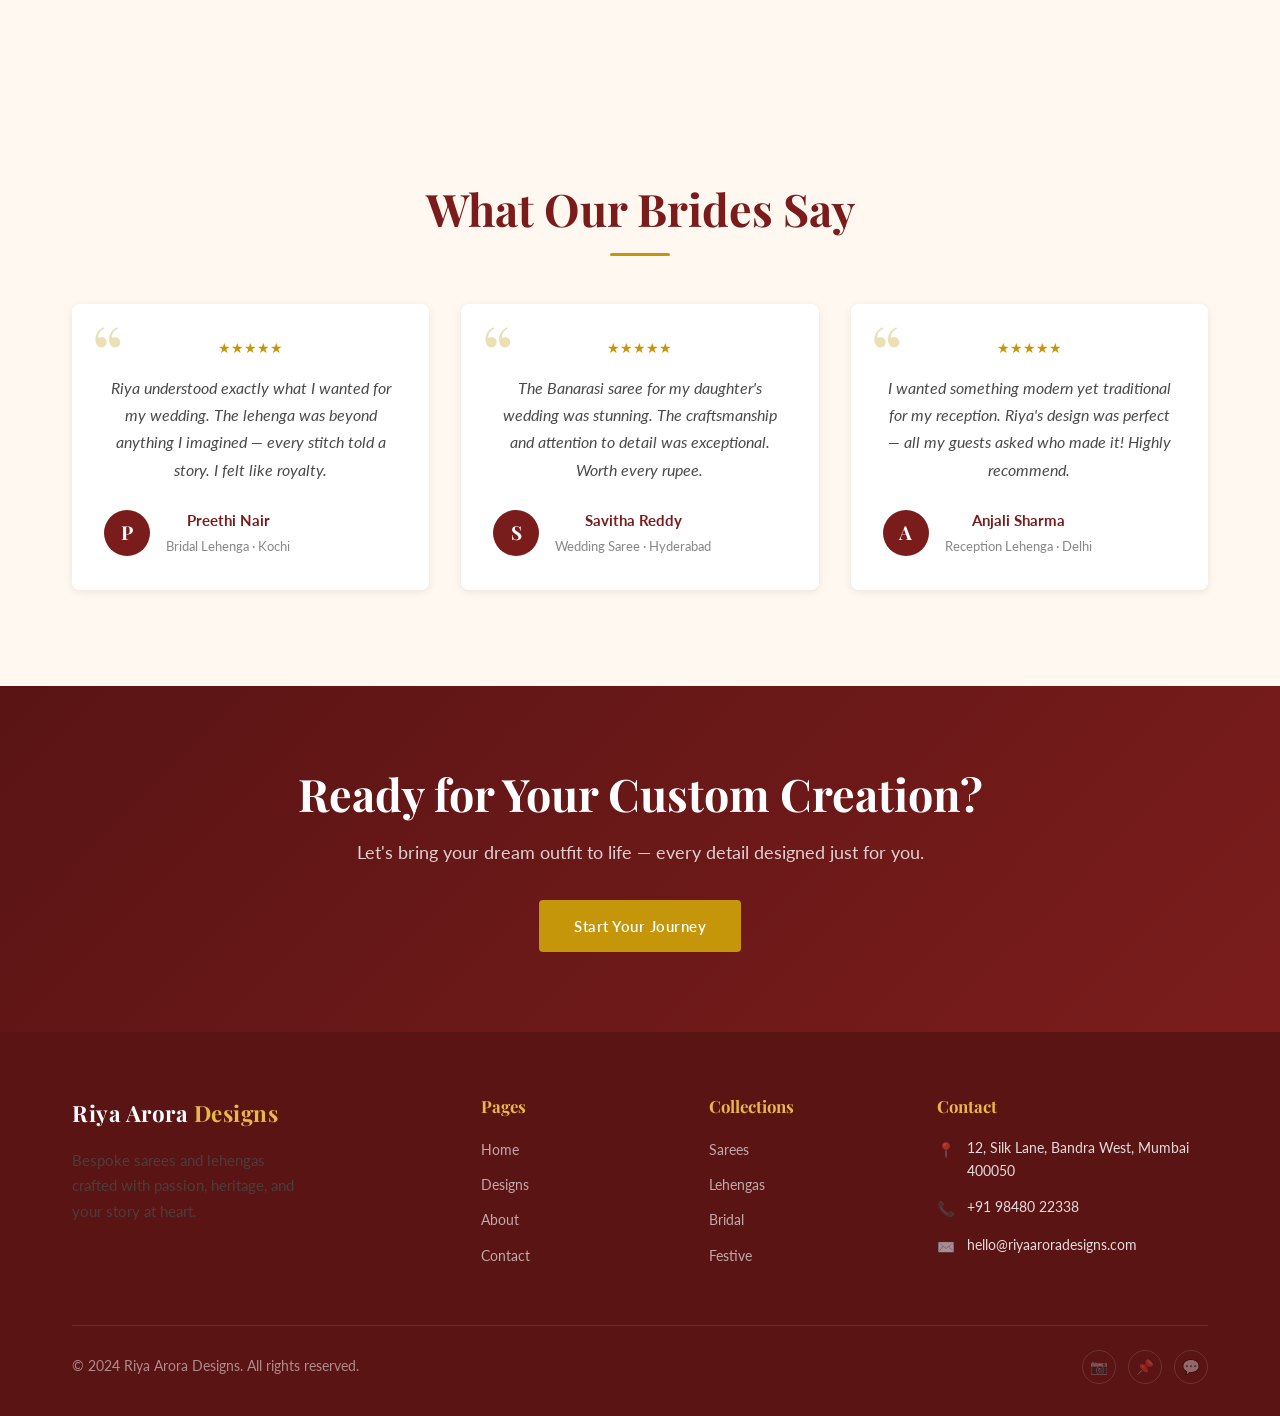
==== commit 0647bac4: "Updated Phone number on the Footer" ====
--- a/index.html
+++ b/index.html
@@ -238,7 +238,7 @@
         <div>
           <h4>Contact</h4>
           <div class="footer-contact-item"><span>📍</span><span>12, Silk Lane, Bandra West, Mumbai 400050</span></div>
-          <div class="footer-contact-item"><span>📞</span><span>+91 98765 43210</span></div>
+          <div class="footer-contact-item"><span>📞</span><span>+91 98480 22338</span></div>
           <div class="footer-contact-item"><span>✉️</span><span>hello@riyaaroradesigns.com</span></div>
         </div>
       </div>
